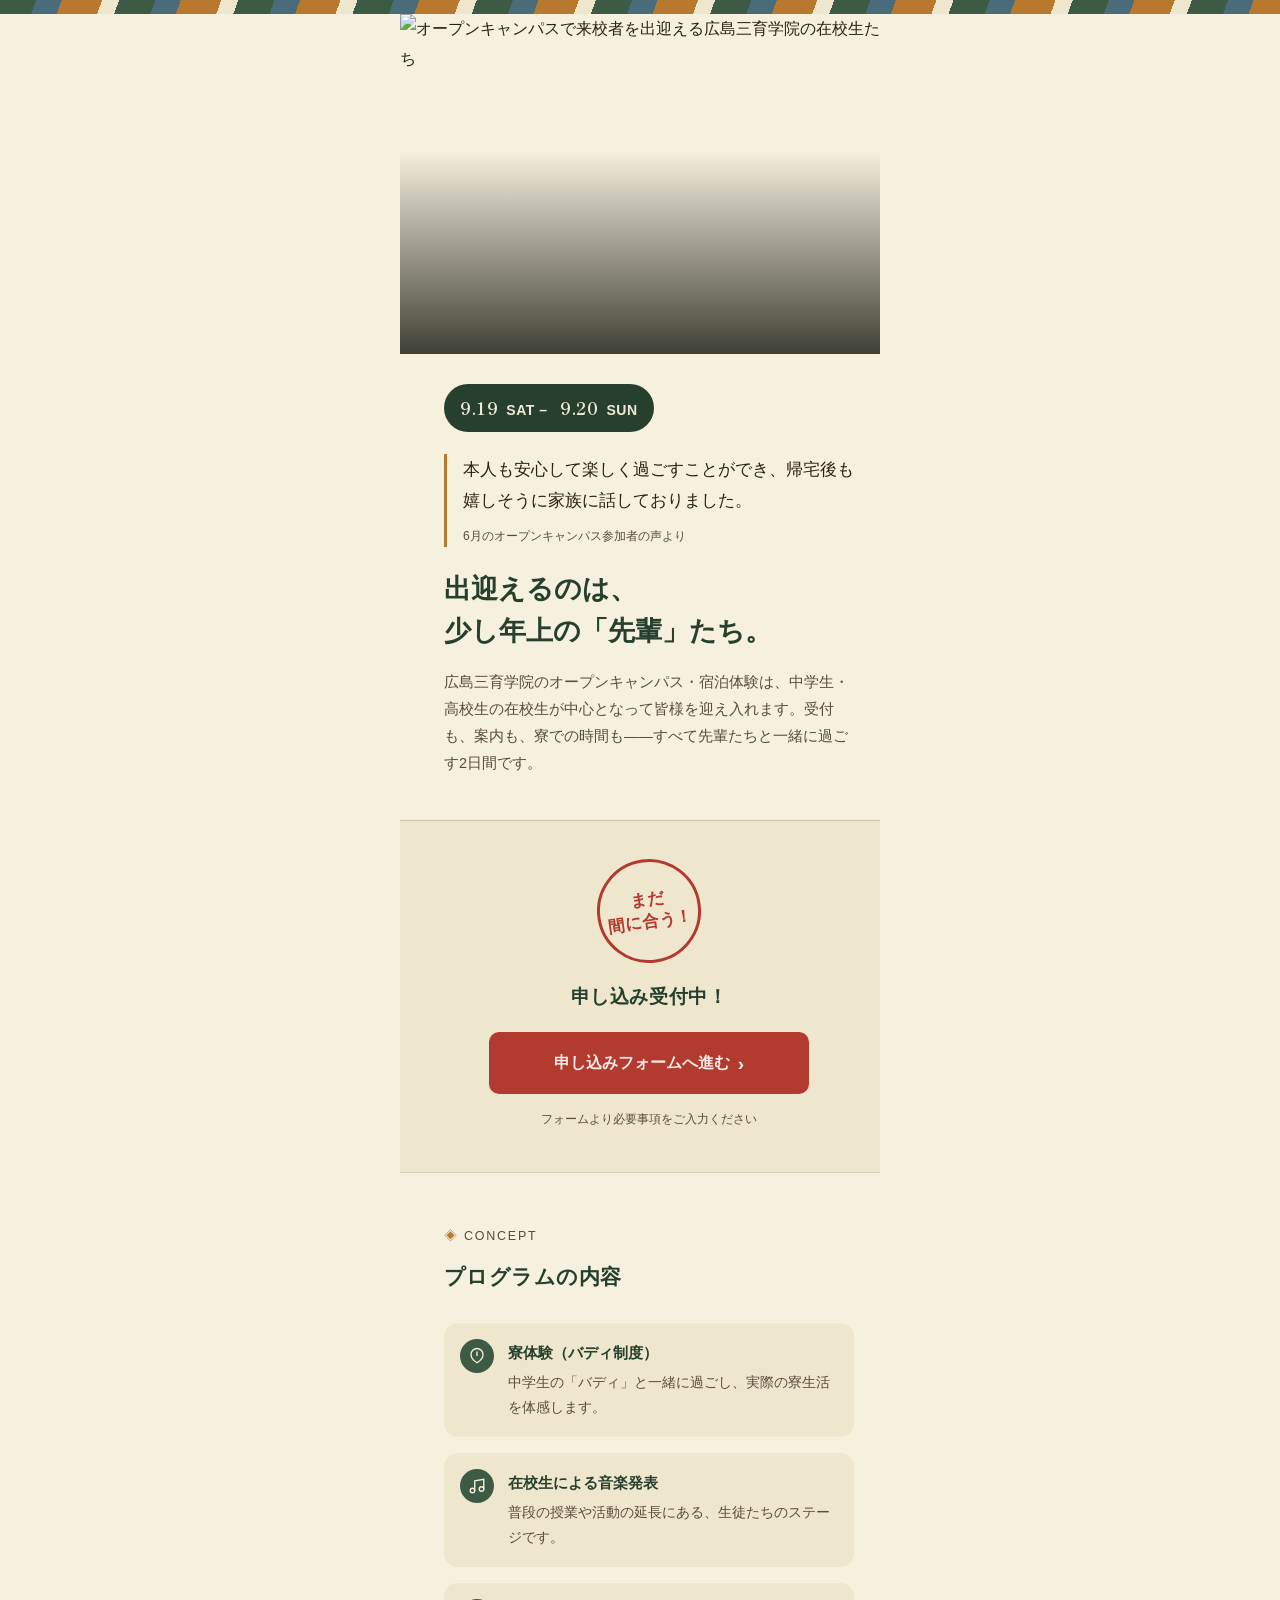
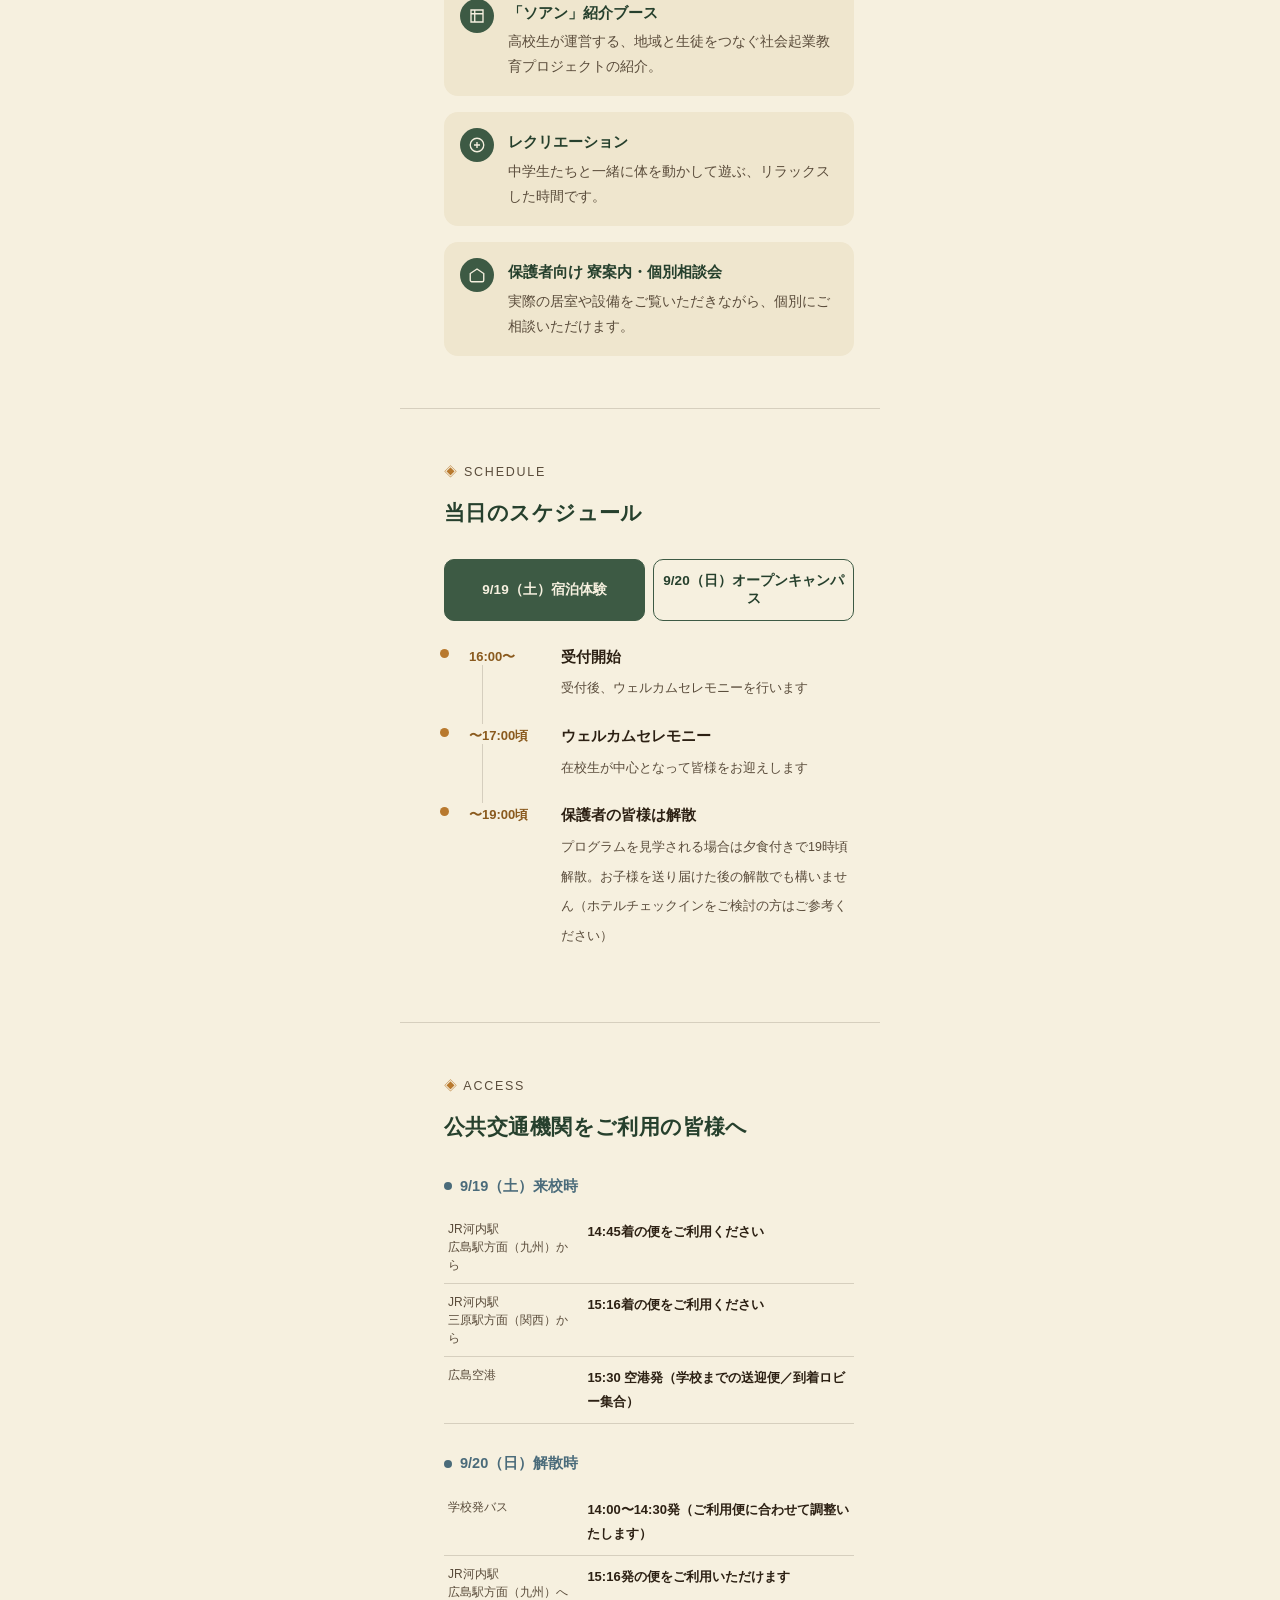
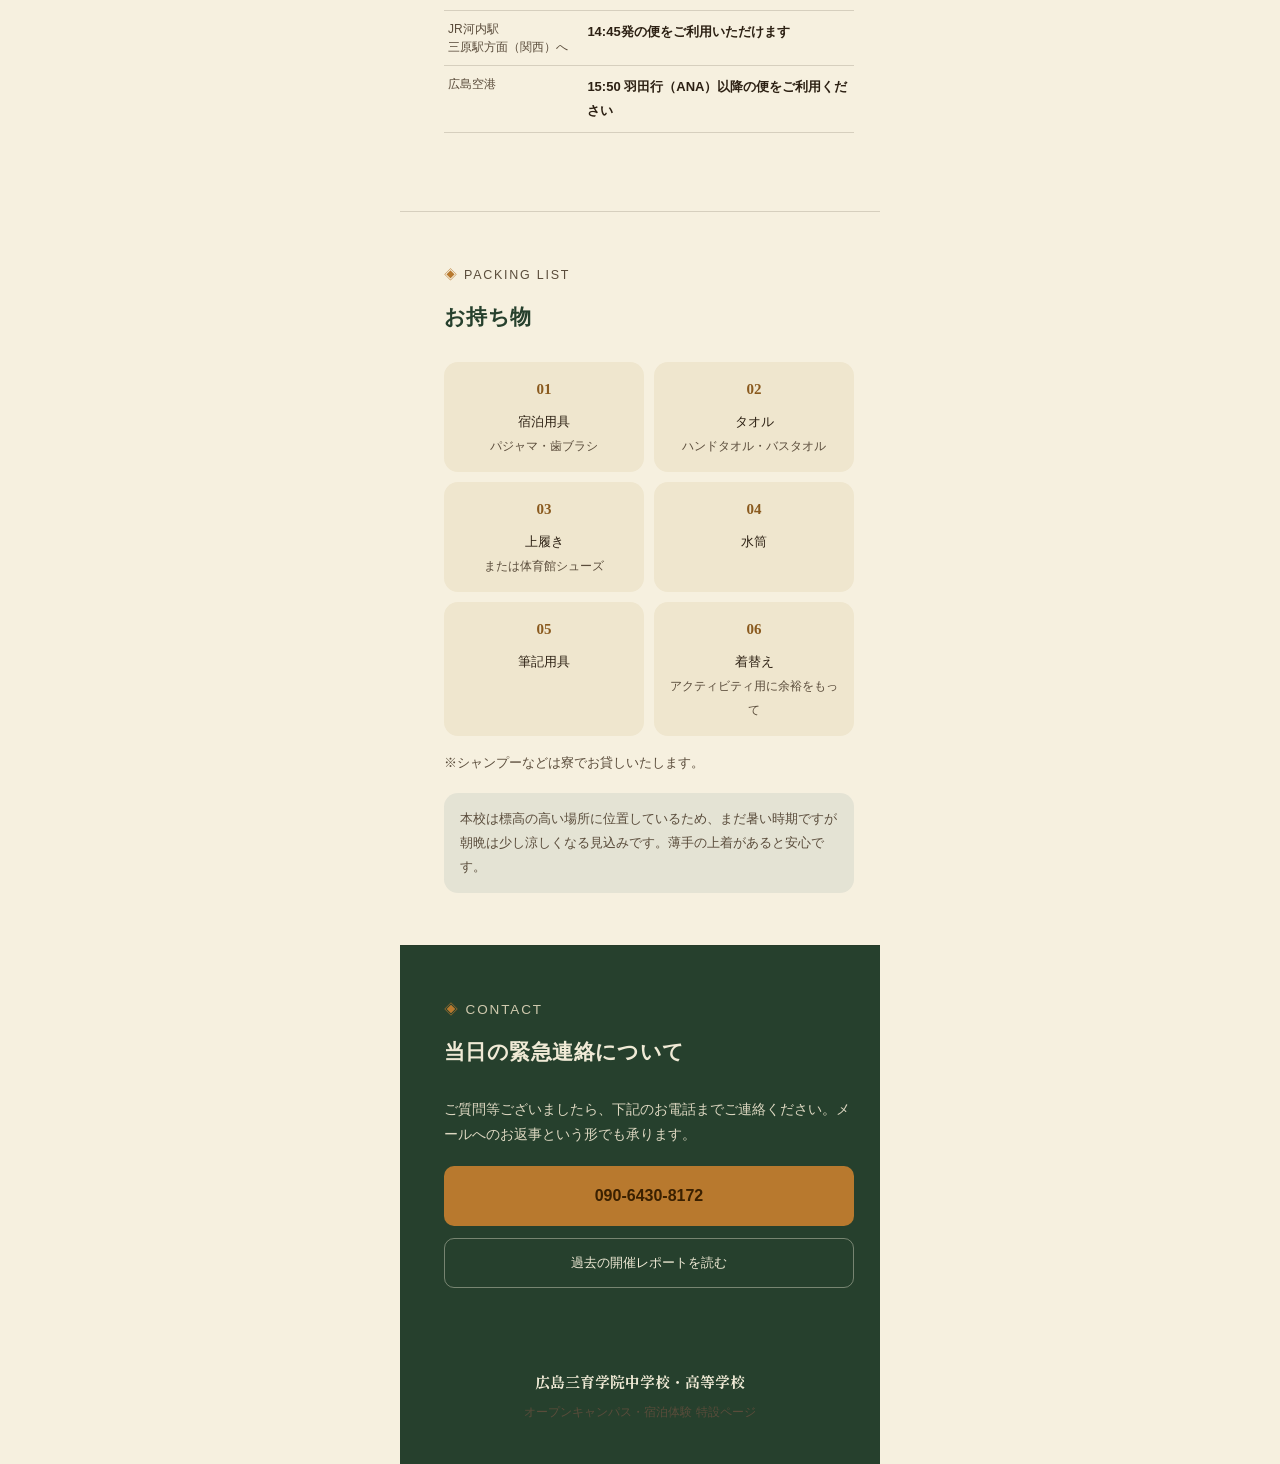
==== OC26sep/index.html @ eab90e13 "Add files via upload" ====
<!DOCTYPE html>
<html lang="ja">
<head>
<meta charset="UTF-8">
<meta name="viewport" content="width=device-width, initial-scale=1.0">
<title>オープンキャンパス・宿泊体験｜広島三育学院中学校・高等学校</title>
<link rel="preconnect" href="https://fonts.googleapis.com">
<link rel="preconnect" href="https://fonts.gstatic.com" crossorigin>
<link href="https://fonts.googleapis.com/css2?family=Shippori+Mincho+B1:wght@500;700;800&family=Zen+Kaku+Gothic+New:wght@400;500;700&display=swap" rel="stylesheet">
<style>
  :root{
    --paper:#F6F0DF;
    --paper-2:#EFE6CE;
    --ink:#2C2013;
    --ink-soft:#5A4C3B;
    --green:#3D5A44;
    --green-deep:#26402D;
    --amber:#B8792E;
    --amber-deep:#8A5A1E;
    --plum:#6B4A5E;
    --sky:#4A6B7A;
    --vermillion:#B23A2E;
    --line:rgba(44,32,19,0.16);
    --radius:14px;
  }
  *{box-sizing:border-box;}
  html{scroll-behavior:smooth;}
  body{
    margin:0;
    background:var(--paper);
    color:var(--ink);
    font-family:'Zen Kaku Gothic New',sans-serif;
    line-height:1.85;
    -webkit-font-smoothing:antialiased;
    overflow-x:hidden;
  }
  .serif{font-family:'Shippori Mincho B1',serif;}
  img{max-width:100%;display:block;}
  a{color:inherit;}

  .glassband{
    height:14px;
    width:100%;
    background:repeating-linear-gradient(
      110deg,
      var(--green) 0 34px,
      var(--sky) 34px 58px,
      var(--amber) 58px 96px,
      var(--paper-2) 96px 112px
    );
  }

  .wrap{max-width:480px;margin:0 auto;position:relative;}

  .vine{
    position:absolute;
    left:6px;
    top:0;
    bottom:0;
    width:26px;
    pointer-events:none;
    z-index:1;
  }
  .vine svg{width:100%;height:100%;display:block;}
  .vine-path{
    fill:none;
    stroke:var(--green);
    stroke-width:2.2;
    stroke-linecap:round;
    opacity:0.55;
  }

  section{
    position:relative;
    padding:52px 26px 52px 44px;
    z-index:2;
  }
  section + section{border-top:1px solid var(--line);}

  .eyebrow{
    font-size:12.5px;
    letter-spacing:.14em;
    color:var(--ink-soft);
    margin:0 0 10px;
  }
  .eyebrow::before{content:"◈ ";color:var(--amber);}

  h2.section-title{
    font-size:21px;
    margin:0 0 26px;
    font-weight:800;
    color:var(--green-deep);
    letter-spacing:.02em;
  }

  /* ---------- HERO ---------- */
  .hero{padding:0;border-top:none;}
  .hero-photo{position:relative;}
  .hero-photo img{width:100%;height:66vw;max-height:340px;object-fit:cover;object-position:center 30%;}
  .hero-photo::after{
    content:"";
    position:absolute;inset:0;
    background:linear-gradient(180deg, rgba(38,64,45,0) 40%, rgba(23,26,15,0.82) 100%);
  }
  .hero-cap{
    position:absolute;left:22px;right:22px;bottom:16px;
    color:#F6F0DF;font-size:11.5px;letter-spacing:.05em;opacity:.85;
  }
  .hero-body{padding:30px 26px 44px 44px;}
  .date-badge{
    display:inline-flex;align-items:baseline;gap:8px;
    background:var(--green-deep);color:#EFE9D6;
    padding:8px 16px;border-radius:999px;
    font-size:14px;font-weight:700;letter-spacing:.04em;
    margin-bottom:22px;
  }
  .date-badge b{font-size:17px;font-family:'Shippori Mincho B1',serif;}
  blockquote{
    margin:0 0 22px;padding-left:16px;
    border-left:3px solid var(--amber);
    font-family:'Shippori Mincho B1',serif;
    font-size:16.5px;color:var(--ink);
    line-height:1.9;
  }
  blockquote span{display:block;margin-top:8px;font-size:12px;color:var(--ink-soft);font-family:'Zen Kaku Gothic New',sans-serif;}
  h1{
    font-size:27px;font-weight:800;line-height:1.55;
    margin:0 0 16px;color:var(--green-deep);
  }
  .hero-body p.lead{font-size:14.5px;color:var(--ink-soft);margin:0;}

  /* ---------- CTA (申し込み) ---------- */
  .cta-section{
    padding:38px 26px 42px 44px;
    background:var(--paper-2);
    display:flex;flex-direction:column;align-items:center;text-align:center;
  }
  .stamp{
    width:104px;height:104px;border-radius:50%;
    border:3px solid var(--vermillion);
    color:var(--vermillion);
    display:flex;align-items:center;justify-content:center;
    font-family:'Shippori Mincho B1',serif;font-weight:800;
    font-size:16.5px;line-height:1.35;
    transform:rotate(-8deg);
    margin-bottom:16px;
  }
  .cta-label{
    font-size:19px;font-weight:800;color:var(--green-deep);
    margin:0 0 18px;letter-spacing:.03em;
  }
  .cta-btn{
    display:flex;align-items:center;justify-content:center;gap:8px;
    width:100%;max-width:320px;
    background:var(--vermillion);color:#FBEAE6;
    font-weight:700;font-size:16px;
    padding:16px;border-radius:10px;text-decoration:none;
  }
  .cta-btn::after{content:"›";font-size:19px;line-height:1;}
  .cta-note{margin:14px 0 0;font-size:12px;color:var(--ink-soft);}

  /* ---------- CONCEPT ---------- */
  .concept-list{list-style:none;margin:0;padding:0;display:flex;flex-direction:column;gap:16px;}
  .concept-list li{
    display:flex;gap:14px;align-items:flex-start;
    background:var(--paper-2);border-radius:var(--radius);
    padding:16px 16px;
  }
  .leaf{
    flex:none;width:34px;height:34px;border-radius:50%;
    background:var(--green);display:flex;align-items:center;justify-content:center;
  }
  .leaf svg{width:18px;height:18px;}
  .concept-list h3{margin:0 0 4px;font-size:15px;font-weight:700;color:var(--green-deep);}
  .concept-list p{margin:0;font-size:13.5px;color:var(--ink-soft);}

  /* ---------- SCHEDULE ---------- */
  .daytabs{display:flex;gap:8px;margin-bottom:22px;}
  .daytab{
    flex:1;text-align:center;padding:12px 8px;
    border:1.5px solid var(--green);border-radius:10px;
    font-size:13.5px;font-weight:700;color:var(--green-deep);
    background:transparent;cursor:pointer;font-family:'Zen Kaku Gothic New',sans-serif;
  }
  .daytab.active{background:var(--green);color:#F6F0DF;}
  .daypanel{display:none;}
  .daypanel.active{display:block;}
  .tl{list-style:none;margin:0;padding:0;}
  .tl li{
    display:flex;gap:16px;padding:0 0 20px 0;position:relative;
  }
  .tl li:not(:last-child)::before{
    content:"";position:absolute;left:38px;top:22px;bottom:-2px;width:1px;background:var(--line);
  }
  .tl .time{
    flex:none;width:76px;font-weight:700;font-size:13px;color:var(--amber-deep);
    padding-top:2px;
  }
  .tl .dot{
    flex:none;width:9px;height:9px;border-radius:50%;background:var(--amber);
    margin-top:6px;position:relative;left:-4px;
  }
  .tl .content{padding-top:1px;}
  .tl .content b{display:block;font-size:14.5px;color:var(--ink);margin-bottom:2px;}
  .tl .content span{font-size:12.5px;color:var(--ink-soft);}
  .note-box{
    margin-top:6px;background:var(--paper-2);border-radius:var(--radius);padding:16px 16px;
    font-size:13px;color:var(--ink-soft);
  }
  .note-box b{color:var(--ink);}

  /* ---------- PROGRAM PILLS ---------- */
  .pillrow{display:flex;flex-wrap:wrap;gap:8px;margin:24px 0 0;}
  .pill{
    font-size:12.5px;padding:7px 13px;border-radius:999px;
    background:var(--paper-2);color:var(--ink-soft);border:1px solid var(--line);
  }

  /* ---------- ACCESS ---------- */
  .access-day{margin-bottom:26px;}
  .access-day h3{
    font-size:14.5px;font-weight:700;color:var(--sky);margin:0 0 12px;
    display:flex;align-items:center;gap:8px;
  }
  .access-day h3::before{content:"";width:8px;height:8px;border-radius:50%;background:var(--sky);}
  table.access{width:100%;border-collapse:collapse;font-size:13px;}
  table.access td{padding:9px 4px;border-bottom:1px solid var(--line);vertical-align:top;}
  table.access td.tag{
    width:34%;color:var(--ink-soft);font-size:12px;line-height:1.5;
  }
  table.access td.val{font-weight:700;color:var(--ink);}

  /* ---------- ITEMS ---------- */
  .items-grid{display:grid;grid-template-columns:1fr 1fr;gap:10px;}
  .item-card{
    background:var(--paper-2);border-radius:var(--radius);padding:14px 12px;
    font-size:13px;color:var(--ink);text-align:center;
  }
  .item-card .num{
    display:block;font-family:'Shippori Mincho B1',serif;font-weight:800;
    color:var(--amber-deep);font-size:15px;margin-bottom:6px;
  }
  .items-foot{margin-top:16px;font-size:12.5px;color:var(--ink-soft);}
  .weather-note{
    margin-top:18px;display:flex;gap:12px;background:rgba(74,107,122,0.1);
    border-radius:var(--radius);padding:14px 16px;font-size:13px;color:var(--ink-soft);
  }

  /* ---------- CONTACT ---------- */
  .contact{background:var(--green-deep);}
  .contact h2.section-title{color:#F0EAD6;}
  .contact .eyebrow{color:#CFC9AE;}
  .contact p{color:#DDD7C1;font-size:13.5px;}
  .telbtn{
    display:flex;align-items:center;justify-content:center;gap:10px;
    background:var(--amber);color:#3A2000;font-weight:700;font-size:16px;
    padding:15px;border-radius:10px;text-decoration:none;margin:18px 0 12px;
  }
  .linkbtn{
    display:flex;align-items:center;justify-content:center;gap:8px;
    border:1px solid rgba(240,234,214,0.4);color:#F0EAD6;
    font-size:13px;padding:12px;border-radius:10px;text-decoration:none;
  }

  footer{
    text-align:center;padding:28px 26px 40px;font-size:12px;color:var(--ink-soft);
    background:var(--green-deep);
  }
  footer b{color:#F0EAD6;display:block;font-family:'Shippori Mincho B1',serif;font-size:15px;margin-bottom:6px;}

  @media (prefers-reduced-motion: reduce){
    html{scroll-behavior:auto;}
  }
</style>
</head>
<body>

<div class="glassband"></div>

<div class="wrap">
  <div class="vine">
    <svg viewBox="0 0 26 3000" preserveAspectRatio="none">
      <path id="vinepath" class="vine-path" d="M13 0
        C 4 60, 22 120, 13 190
        C 4 260, 22 320, 13 390
        C 4 460, 22 520, 13 590
        C 4 660, 22 720, 13 790
        C 4 860, 22 920, 13 990
        C 4 1060, 22 1120, 13 1190
        C 4 1260, 22 1320, 13 1390
        C 4 1460, 22 1520, 13 1590
        C 4 1660, 22 1720, 13 1790
        C 4 1860, 22 1920, 13 1990
        C 4 2060, 22 2120, 13 2190
        C 4 2260, 22 2320, 13 2390
        C 4 2460, 22 2520, 13 2590
        C 4 2660, 22 2720, 13 2790
        C 4 2860, 22 2920, 13 2990" />
    </svg>
  </div>

  <section class="hero">
    <div class="hero-photo">
      <img src="images/hero.jpg" alt="オープンキャンパスで来校者を出迎える広島三育学院の在校生たち">
      <div class="hero-cap">6月のオープンキャンパスにて／在校生が受付から案内まで担当</div>
    </div>
    <div class="hero-body">
      <div class="date-badge"><b>9.19</b>SAT&nbsp;–&nbsp;<b>9.20</b>SUN</div>
      <blockquote>
        本人も安心して楽しく過ごすことができ、帰宅後も嬉しそうに家族に話しておりました。
        <span>6月のオープンキャンパス参加者の声より</span>
      </blockquote>
      <h1 class="serif">出迎えるのは、<br>少し年上の「先輩」たち。</h1>
      <p class="lead">広島三育学院のオープンキャンパス・宿泊体験は、中学生・高校生の在校生が中心となって皆様を迎え入れます。受付も、案内も、寮での時間も——すべて先輩たちと一緒に過ごす2日間です。</p>
    </div>
  </section>

  <section class="cta-section" id="apply">
    <div class="stamp">まだ<br>間に合う！</div>
    <p class="cta-label serif">申し込み受付中！</p>
    <a class="cta-btn" href="https://forms.gle/km8mTAfSCiv7oiBG9">申し込みフォームへ進む</a>
    <p class="cta-note">フォームより必要事項をご入力ください</p>
  </section>

  <section id="concept">
    <p class="eyebrow">CONCEPT</p>
    <h2 class="section-title serif">プログラムの内容</h2>
    <ul class="concept-list">
      <li>
        <span class="leaf"><svg viewBox="0 0 24 24" fill="none" stroke="#F6F0DF" stroke-width="1.8"><path d="M12 21c-5-3-8-7-8-11a8 8 0 0 1 16 0c0 4-3 8-8 11Z"/><path d="M12 12V6"/></svg></span>
        <div><h3>寮体験（バディ制度）</h3><p>中学生の「バディ」と一緒に過ごし、実際の寮生活を体感します。</p></div>
      </li>
      <li>
        <span class="leaf"><svg viewBox="0 0 24 24" fill="none" stroke="#F6F0DF" stroke-width="1.8"><path d="M9 18V5l12-2v13"/><circle cx="6" cy="18" r="3"/><circle cx="18" cy="16" r="3"/></svg></span>
        <div><h3>在校生による音楽発表</h3><p>普段の授業や活動の延長にある、生徒たちのステージです。</p></div>
      </li>
      <li>
        <span class="leaf"><svg viewBox="0 0 24 24" fill="none" stroke="#F6F0DF" stroke-width="1.8"><path d="M4 4h16v16H4z"/><path d="M4 9h16M9 4v16"/></svg></span>
        <div><h3>「ソアン」紹介ブース</h3><p>高校生が運営する、地域と生徒をつなぐ社会起業教育プロジェクトの紹介。</p></div>
      </li>
      <li>
        <span class="leaf"><svg viewBox="0 0 24 24" fill="none" stroke="#F6F0DF" stroke-width="1.8"><circle cx="12" cy="12" r="9"/><path d="M8 12h8M12 8v8"/></svg></span>
        <div><h3>レクリエーション</h3><p>中学生たちと一緒に体を動かして遊ぶ、リラックスした時間です。</p></div>
      </li>
      <li>
        <span class="leaf"><svg viewBox="0 0 24 24" fill="none" stroke="#F6F0DF" stroke-width="1.8"><path d="M3 10l9-6 9 6v9a2 2 0 0 1-2 2H5a2 2 0 0 1-2-2v-9Z"/></svg></span>
        <div><h3>保護者向け 寮案内・個別相談会</h3><p>実際の居室や設備をご覧いただきながら、個別にご相談いただけます。</p></div>
      </li>
    </ul>
  </section>

  <section id="schedule">
    <p class="eyebrow">SCHEDULE</p>
    <h2 class="section-title serif">当日のスケジュール</h2>
    <div class="daytabs">
      <button class="daytab active" data-day="d1">9/19（土）宿泊体験</button>
      <button class="daytab" data-day="d2">9/20（日）オープンキャンパス</button>
    </div>

    <div class="daypanel active" id="d1">
      <ul class="tl">
        <li><span class="dot"></span><div class="time">16:00〜</div><div class="content"><b>受付開始</b><span>受付後、ウェルカムセレモニーを行います</span></div></li>
        <li><span class="dot"></span><div class="time">〜17:00頃</div><div class="content"><b>ウェルカムセレモニー</b><span>在校生が中心となって皆様をお迎えします</span></div></li>
        <li><span class="dot"></span><div class="time">〜19:00頃</div><div class="content"><b>保護者の皆様は解散</b><span>プログラムを見学される場合は夕食付きで19時頃解散。お子様を送り届けた後の解散でも構いません（ホテルチェックインをご検討の方はご参考ください）</span></div></li>
      </ul>
    </div>

    <div class="daypanel" id="d2">
      <ul class="tl">
        <li><span class="dot"></span><div class="time">9:00〜</div><div class="content"><b>受付開始</b><span>宿泊体験にご参加の保護者の皆様も、9:00〜ご来校いただけます</span></div></li>
        <li><span class="dot"></span><div class="time">〜10:00</div><div class="content"><b>宿泊体験参加者向けプログラム</b><span>10:00までは宿泊体験ご参加の皆様対象の体験プログラムを実施</span></div></li>
        <li><span class="dot"></span><div class="time">10:00〜</div><div class="content"><b>オープニングセレモニー</b><span>ここからオープンキャンパスがスタートします</span></div></li>
        <li><span class="dot"></span><div class="time">〜14:00頃</div><div class="content"><b>終了予定</b><span>各プログラムを体験いただいた後、順次終了となります</span></div></li>
      </ul>
      <div class="pillrow">
        <span class="pill">寮体験</span><span class="pill">音楽発表</span><span class="pill">ソアン紹介ブース</span><span class="pill">レクリエーション</span><span class="pill">寮案内・個別相談会</span>
      </div>
    </div>
  </section>

  <section id="access">
    <p class="eyebrow">ACCESS</p>
    <h2 class="section-title serif">公共交通機関をご利用の皆様へ</h2>

    <div class="access-day">
      <h3>9/19（土）来校時</h3>
      <table class="access">
        <tr><td class="tag">JR河内駅<br>広島駅方面（九州）から</td><td class="val">14:45着の便をご利用ください</td></tr>
        <tr><td class="tag">JR河内駅<br>三原駅方面（関西）から</td><td class="val">15:16着の便をご利用ください</td></tr>
        <tr><td class="tag">広島空港</td><td class="val">15:30 空港発（学校までの送迎便／到着ロビー集合）</td></tr>
      </table>
    </div>

    <div class="access-day">
      <h3>9/20（日）解散時</h3>
      <table class="access">
        <tr><td class="tag">学校発バス</td><td class="val">14:00〜14:30発（ご利用便に合わせて調整いたします）</td></tr>
        <tr><td class="tag">JR河内駅<br>広島駅方面（九州）へ</td><td class="val">15:16発の便をご利用いただけます</td></tr>
        <tr><td class="tag">JR河内駅<br>三原駅方面（関西）へ</td><td class="val">14:45発の便をご利用いただけます</td></tr>
        <tr><td class="tag">広島空港</td><td class="val">15:50 羽田行（ANA）以降の便をご利用ください</td></tr>
      </table>
    </div>
  </section>

  <section id="items">
    <p class="eyebrow">PACKING LIST</p>
    <h2 class="section-title serif">お持ち物</h2>
    <div class="items-grid">
      <div class="item-card"><span class="num">01</span>宿泊用具<br><span style="font-size:11.5px;color:var(--ink-soft)">パジャマ・歯ブラシ</span></div>
      <div class="item-card"><span class="num">02</span>タオル<br><span style="font-size:11.5px;color:var(--ink-soft)">ハンドタオル・バスタオル</span></div>
      <div class="item-card"><span class="num">03</span>上履き<br><span style="font-size:11.5px;color:var(--ink-soft)">または体育館シューズ</span></div>
      <div class="item-card"><span class="num">04</span>水筒</div>
      <div class="item-card"><span class="num">05</span>筆記用具</div>
      <div class="item-card"><span class="num">06</span>着替え<br><span style="font-size:11.5px;color:var(--ink-soft)">アクティビティ用に余裕をもって</span></div>
    </div>
    <p class="items-foot">※シャンプーなどは寮でお貸しいたします。</p>

    <div class="weather-note">
      <div>本校は標高の高い場所に位置しているため、まだ暑い時期ですが朝晩は少し涼しくなる見込みです。薄手の上着があると安心です。</div>
    </div>
  </section>

  <section class="contact" id="contact">
    <p class="eyebrow">CONTACT</p>
    <h2 class="section-title serif">当日の緊急連絡について</h2>
    <p>ご質問等ございましたら、下記のお電話までご連絡ください。メールへのお返事という形でも承ります。</p>
    <a class="telbtn" href="tel:09064308172">090-6430-8172</a>
    <a class="linkbtn" href="https://hsg-edu.note.jp/n/nd215784788b0">過去の開催レポートを読む</a>
  </section>

  <footer>
    <b class="serif">広島三育学院中学校・高等学校</b>
    オープンキャンパス・宿泊体験 特設ページ
  </footer>
</div>

<script>
  document.querySelectorAll('.daytab').forEach(function(btn){
    btn.addEventListener('click', function(){
      document.querySelectorAll('.daytab').forEach(function(b){b.classList.remove('active');});
      document.querySelectorAll('.daypanel').forEach(function(p){p.classList.remove('active');});
      btn.classList.add('active');
      document.getElementById(btn.dataset.day).classList.add('active');
    });
  });

  (function(){
    var path = document.getElementById('vinepath');
    if(!path || !path.getTotalLength) return;
    var len = path.getTotalLength();
    path.style.strokeDasharray = len;
    path.style.strokeDashoffset = len;
    function onScroll(){
      var doc = document.documentElement;
      var scrollTop = window.pageYOffset || doc.scrollTop;
      var scrollH = doc.scrollHeight - doc.clientHeight;
      var progress = scrollH > 0 ? Math.min(1, Math.max(0, scrollTop / scrollH)) : 0;
      path.style.strokeDashoffset = len - (len * progress);
    }
    var prefersReduced = window.matchMedia('(prefers-reduced-motion: reduce)').matches;
    if(prefersReduced){
      path.style.strokeDashoffset = 0;
    } else {
      window.addEventListener('scroll', onScroll, {passive:true});
      onScroll();
    }
  })();
</script>

</body>
</html>
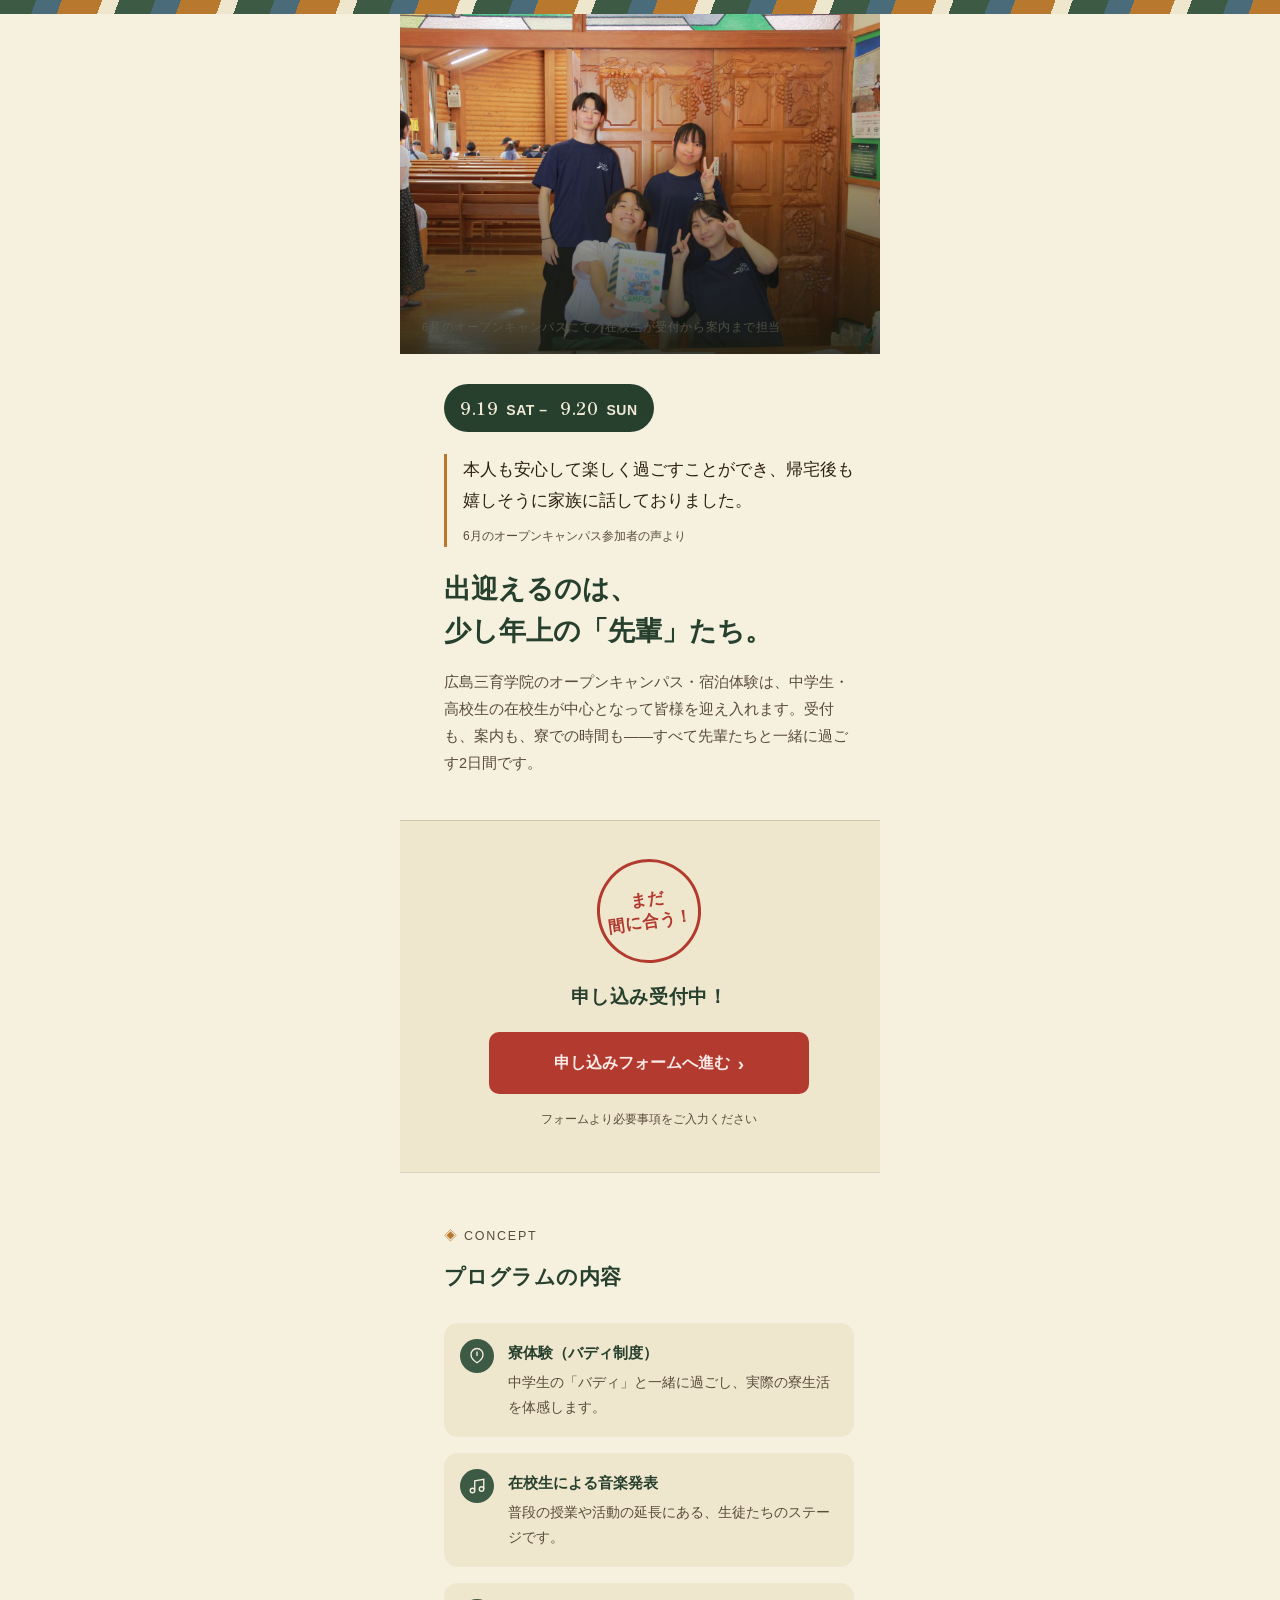
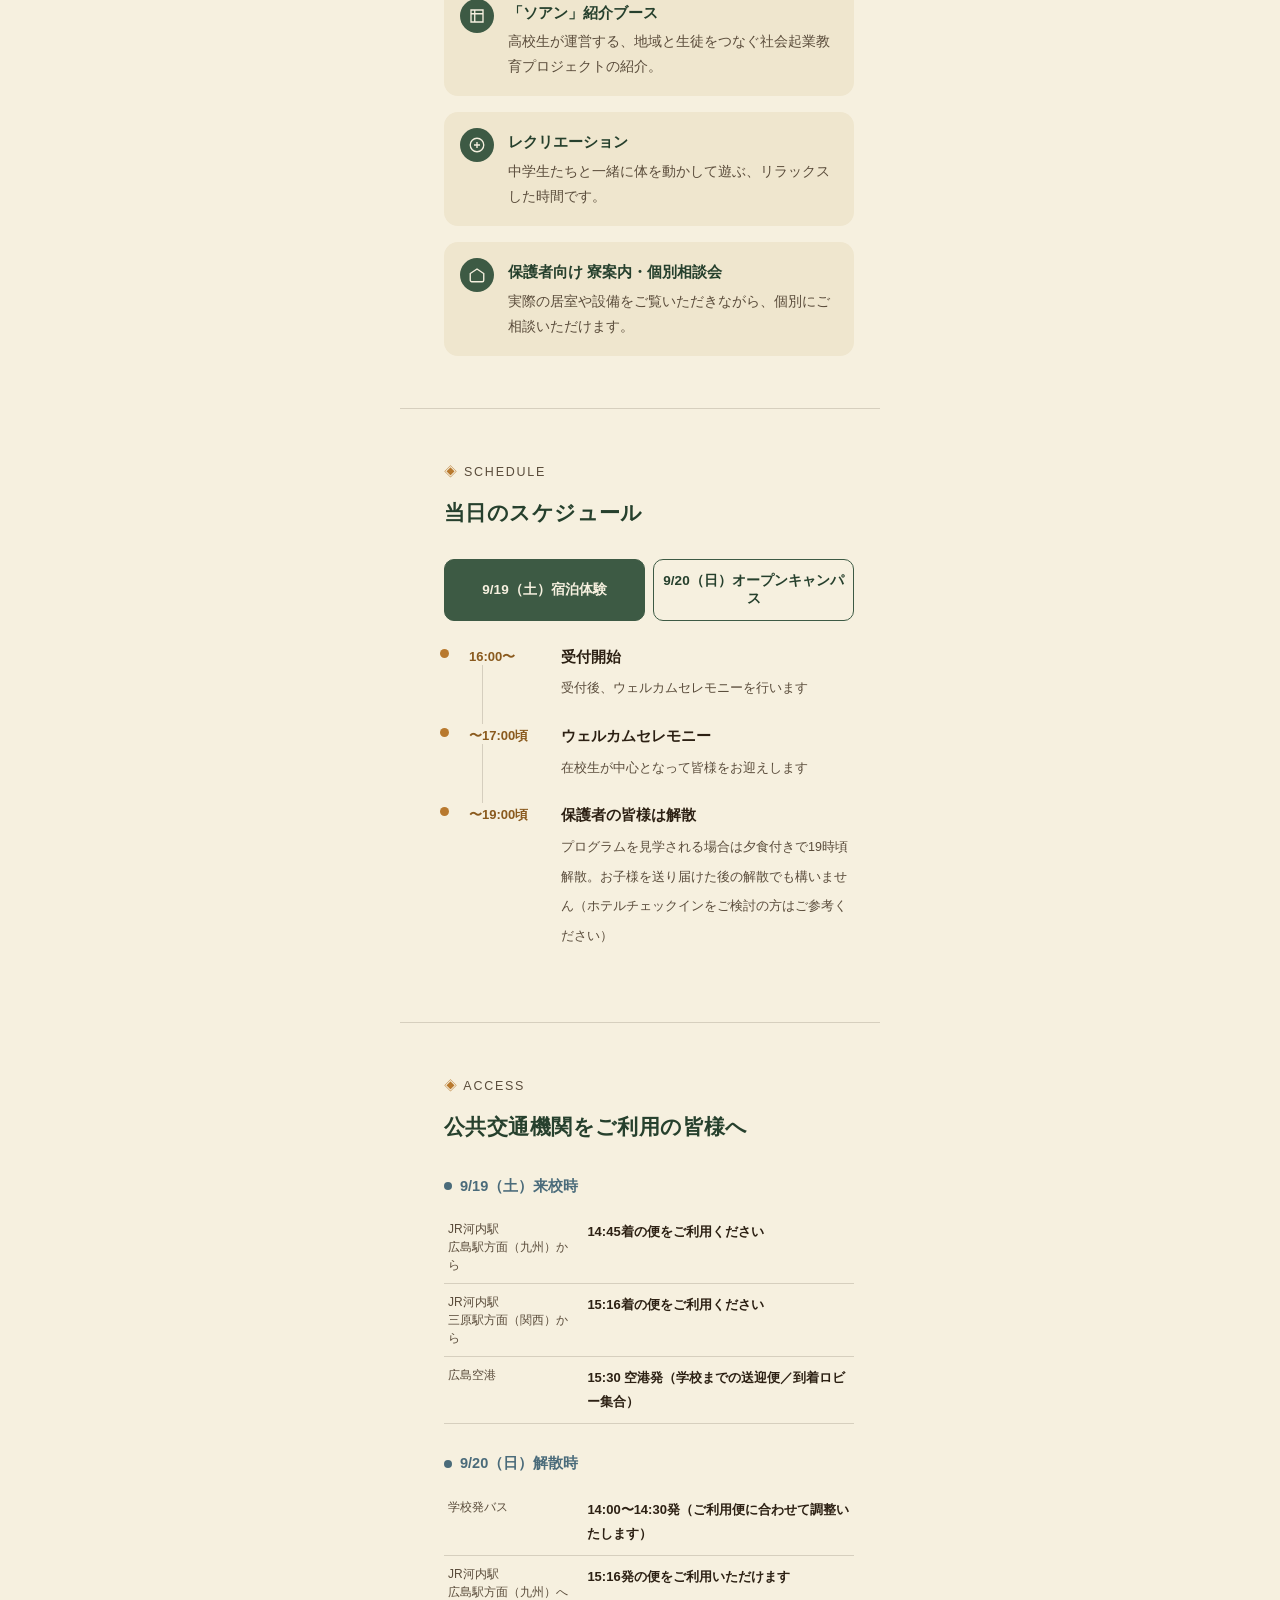
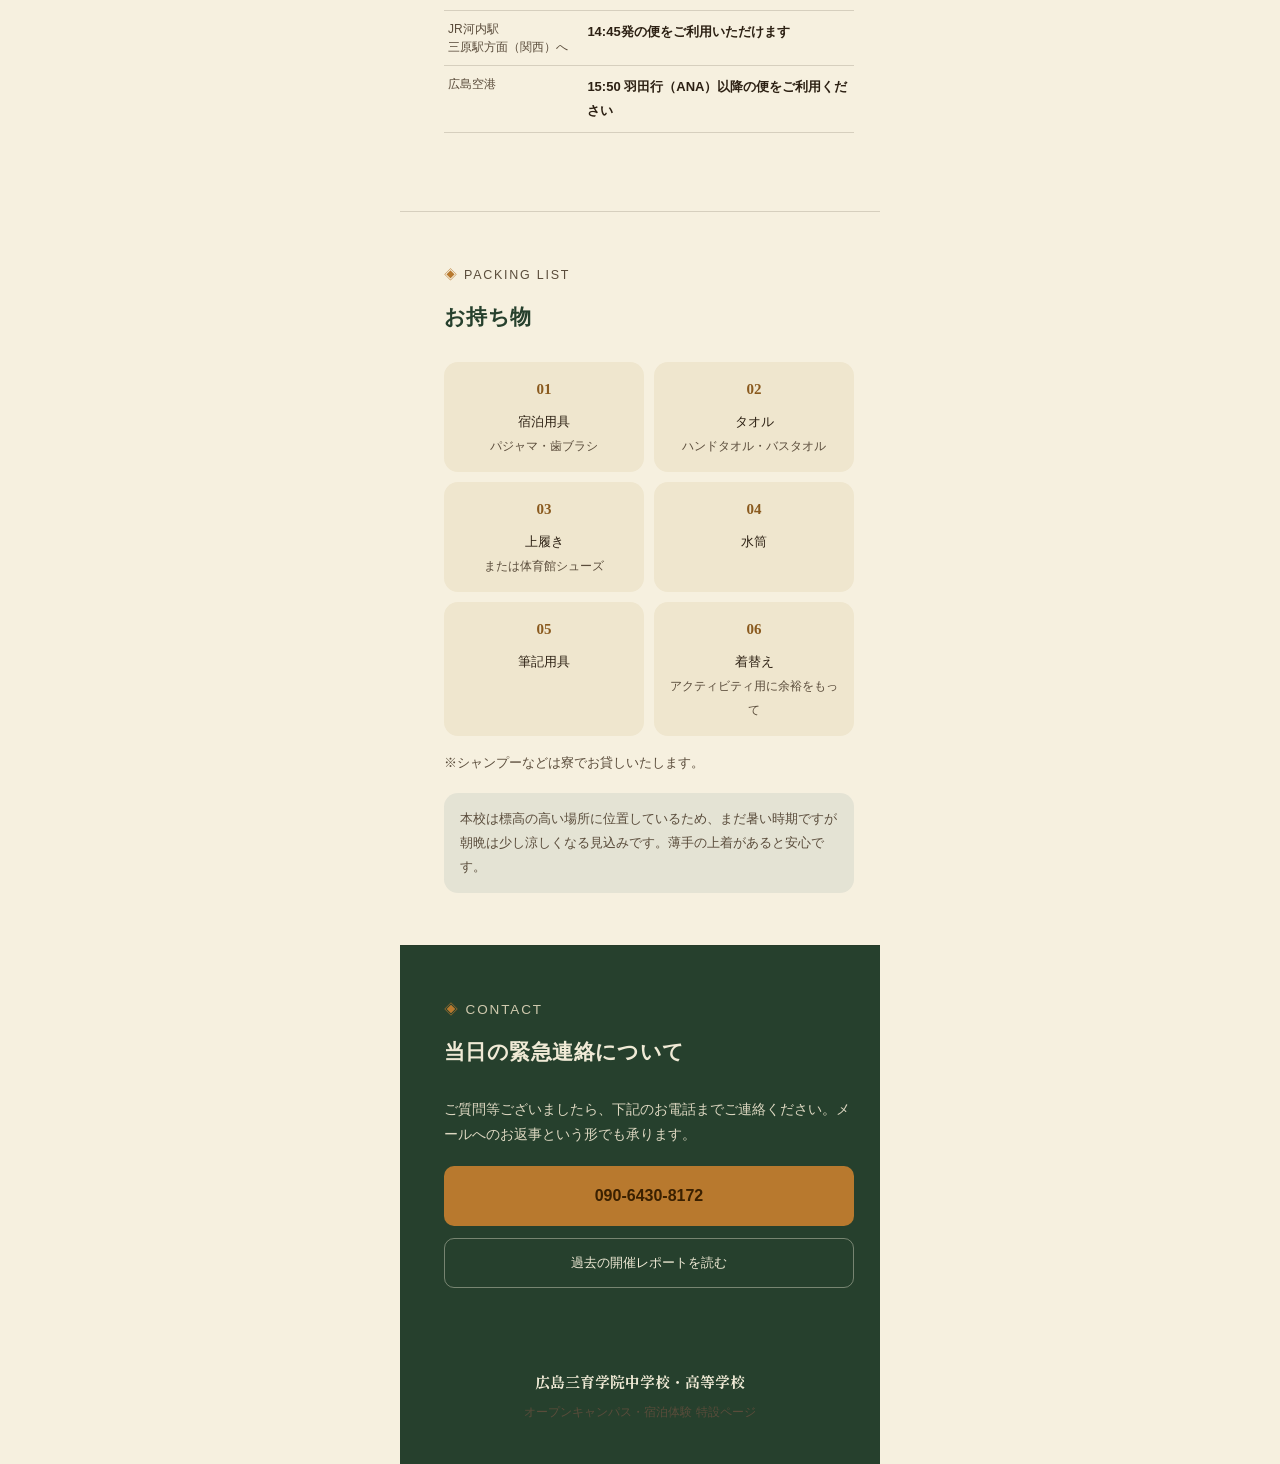
==== commit e217512a: "Update index.html" ====
--- a/OC26sep/index.html
+++ b/OC26sep/index.html
@@ -301,7 +301,7 @@
 
   <section class="hero">
     <div class="hero-photo">
-      <img src="images/hero.jpg" alt="オープンキャンパスで来校者を出迎える広島三育学院の在校生たち">
+      <img src="hero.jpg" alt="オープンキャンパスで来校者を出迎える広島三育学院の在校生たち">
       <div class="hero-cap">6月のオープンキャンパスにて／在校生が受付から案内まで担当</div>
     </div>
     <div class="hero-body">
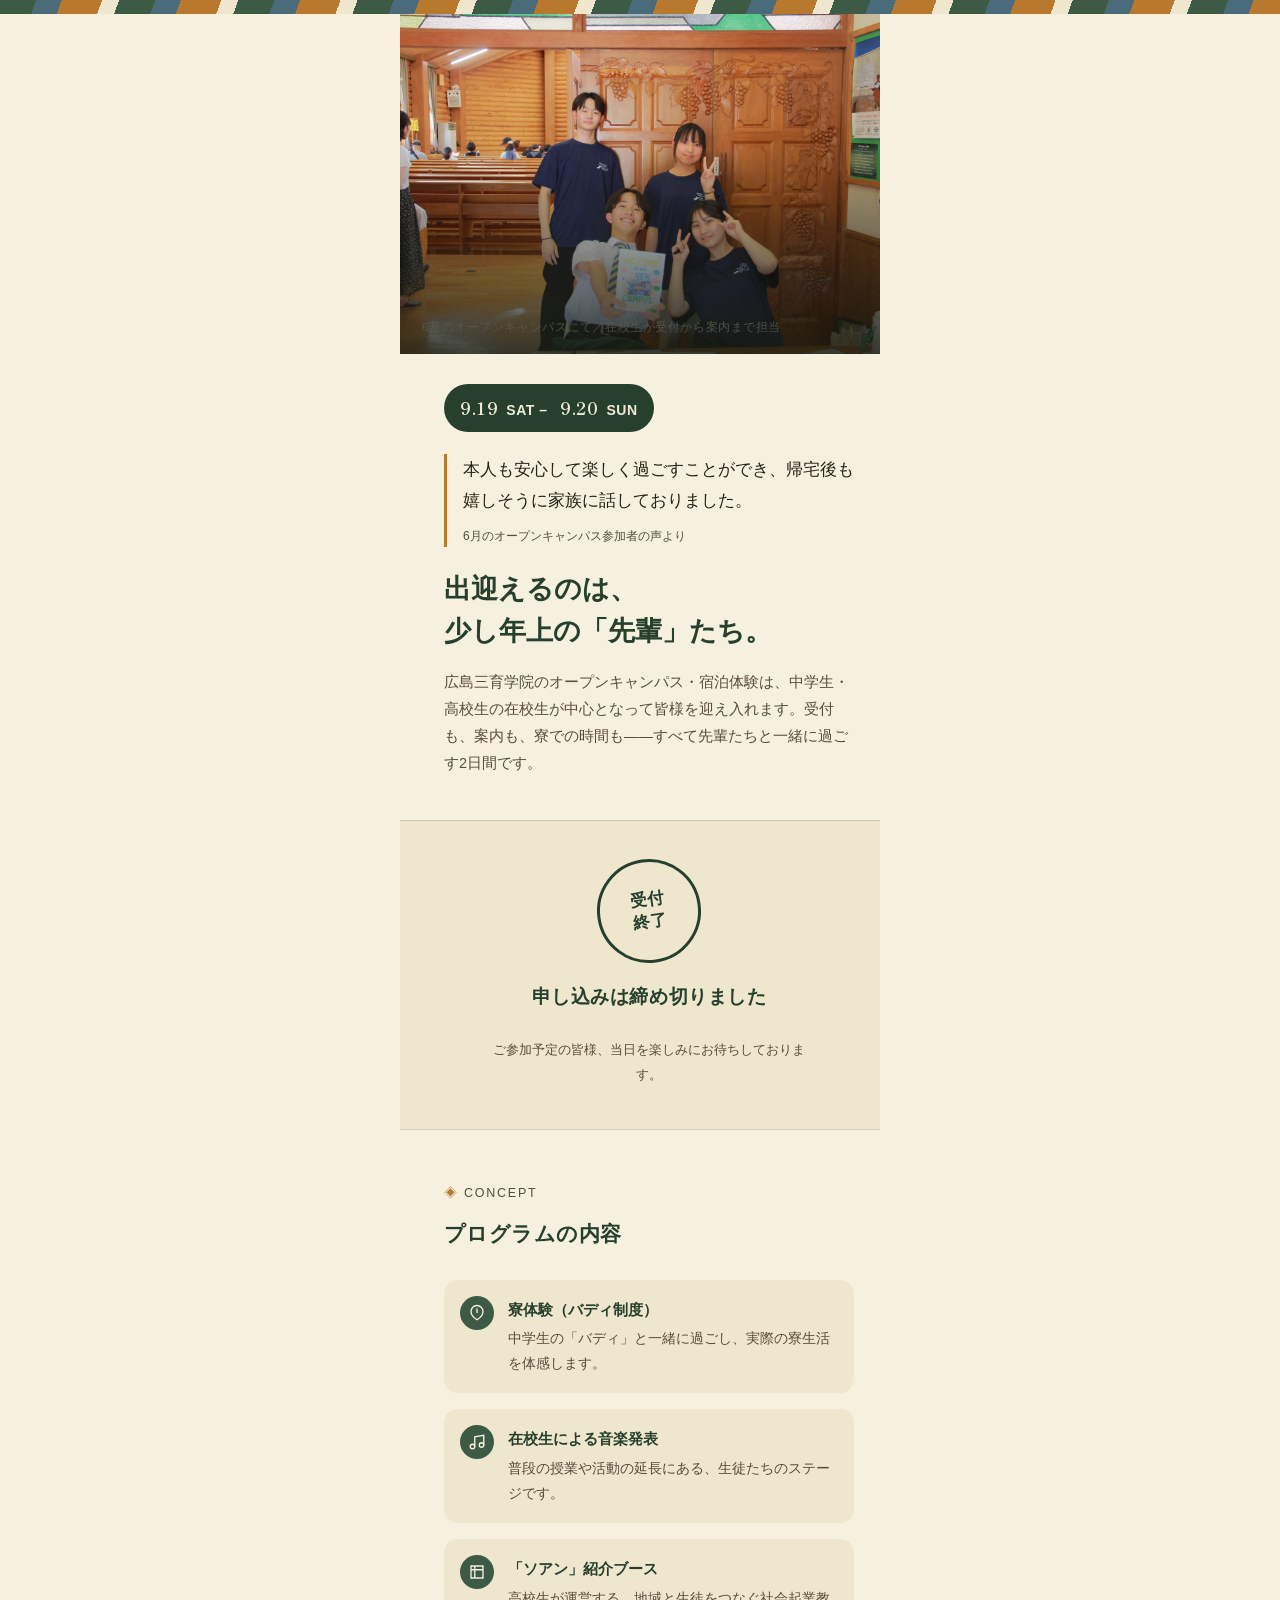
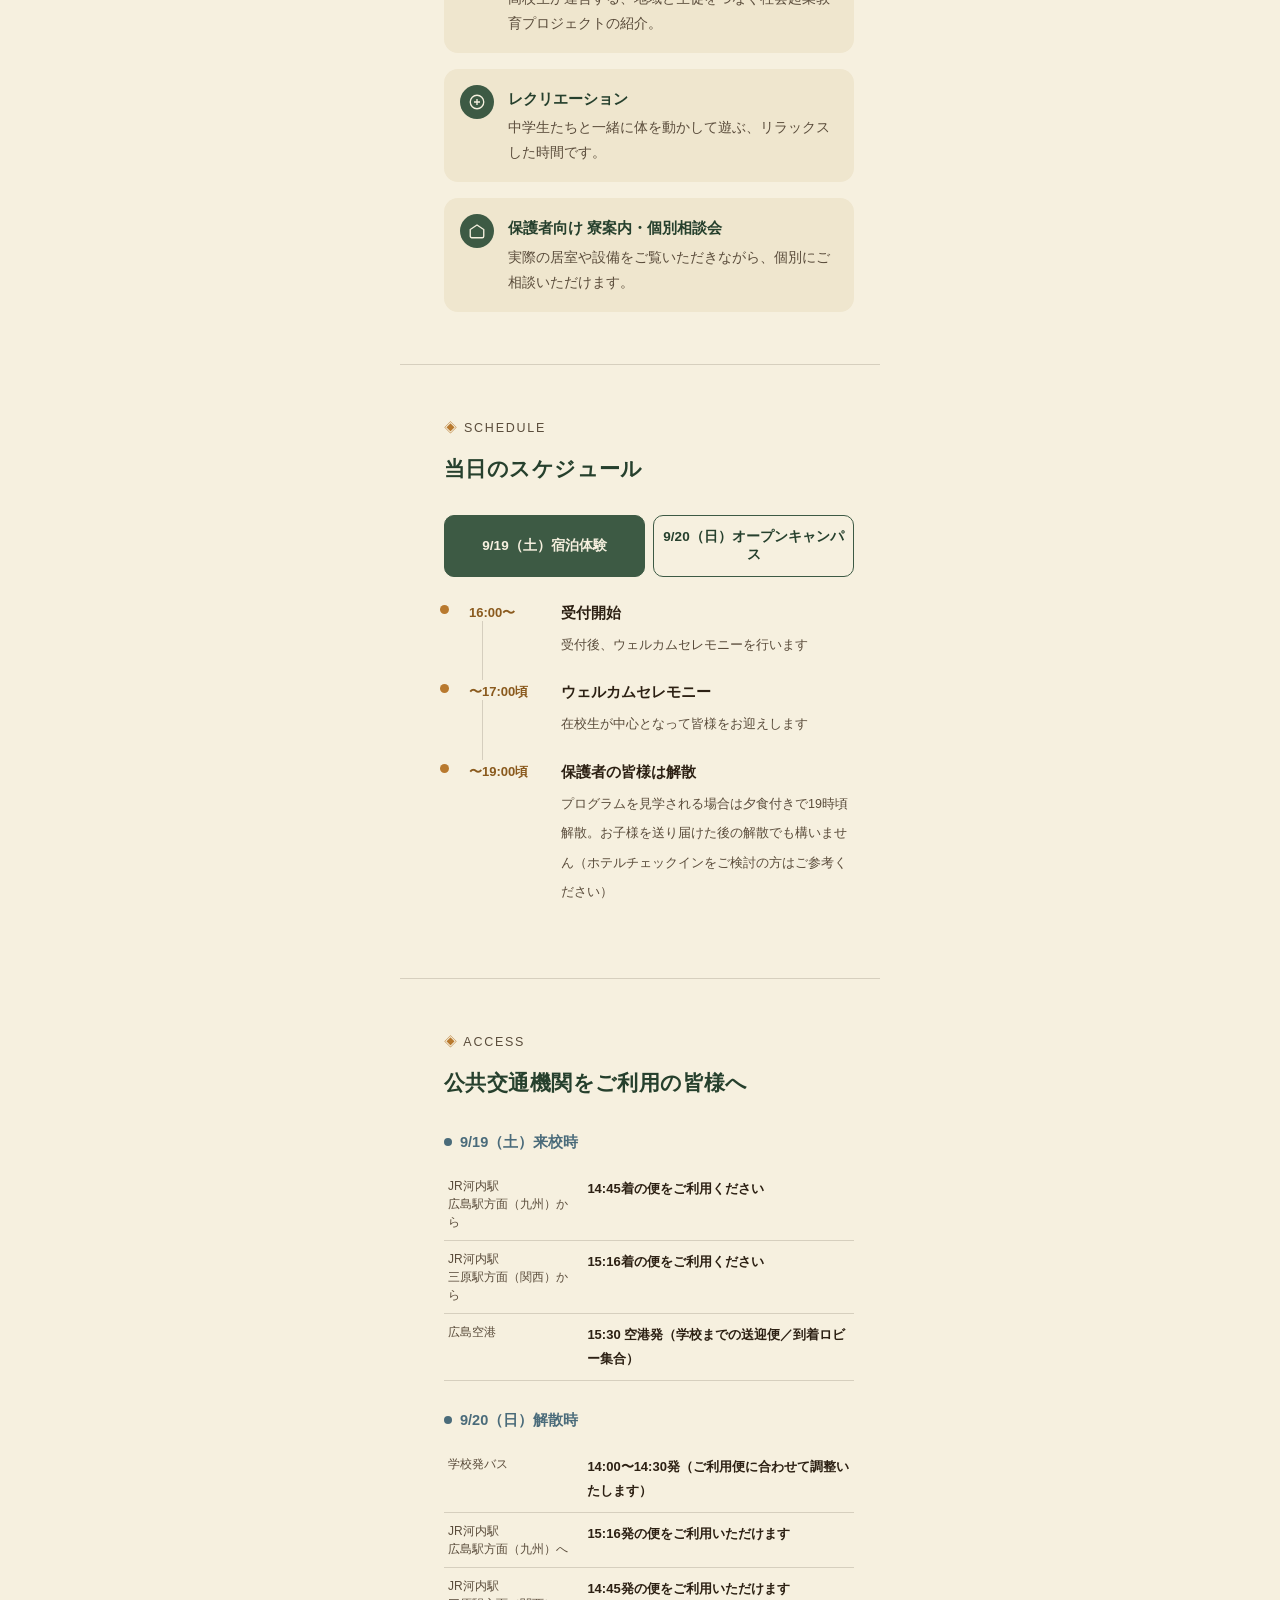
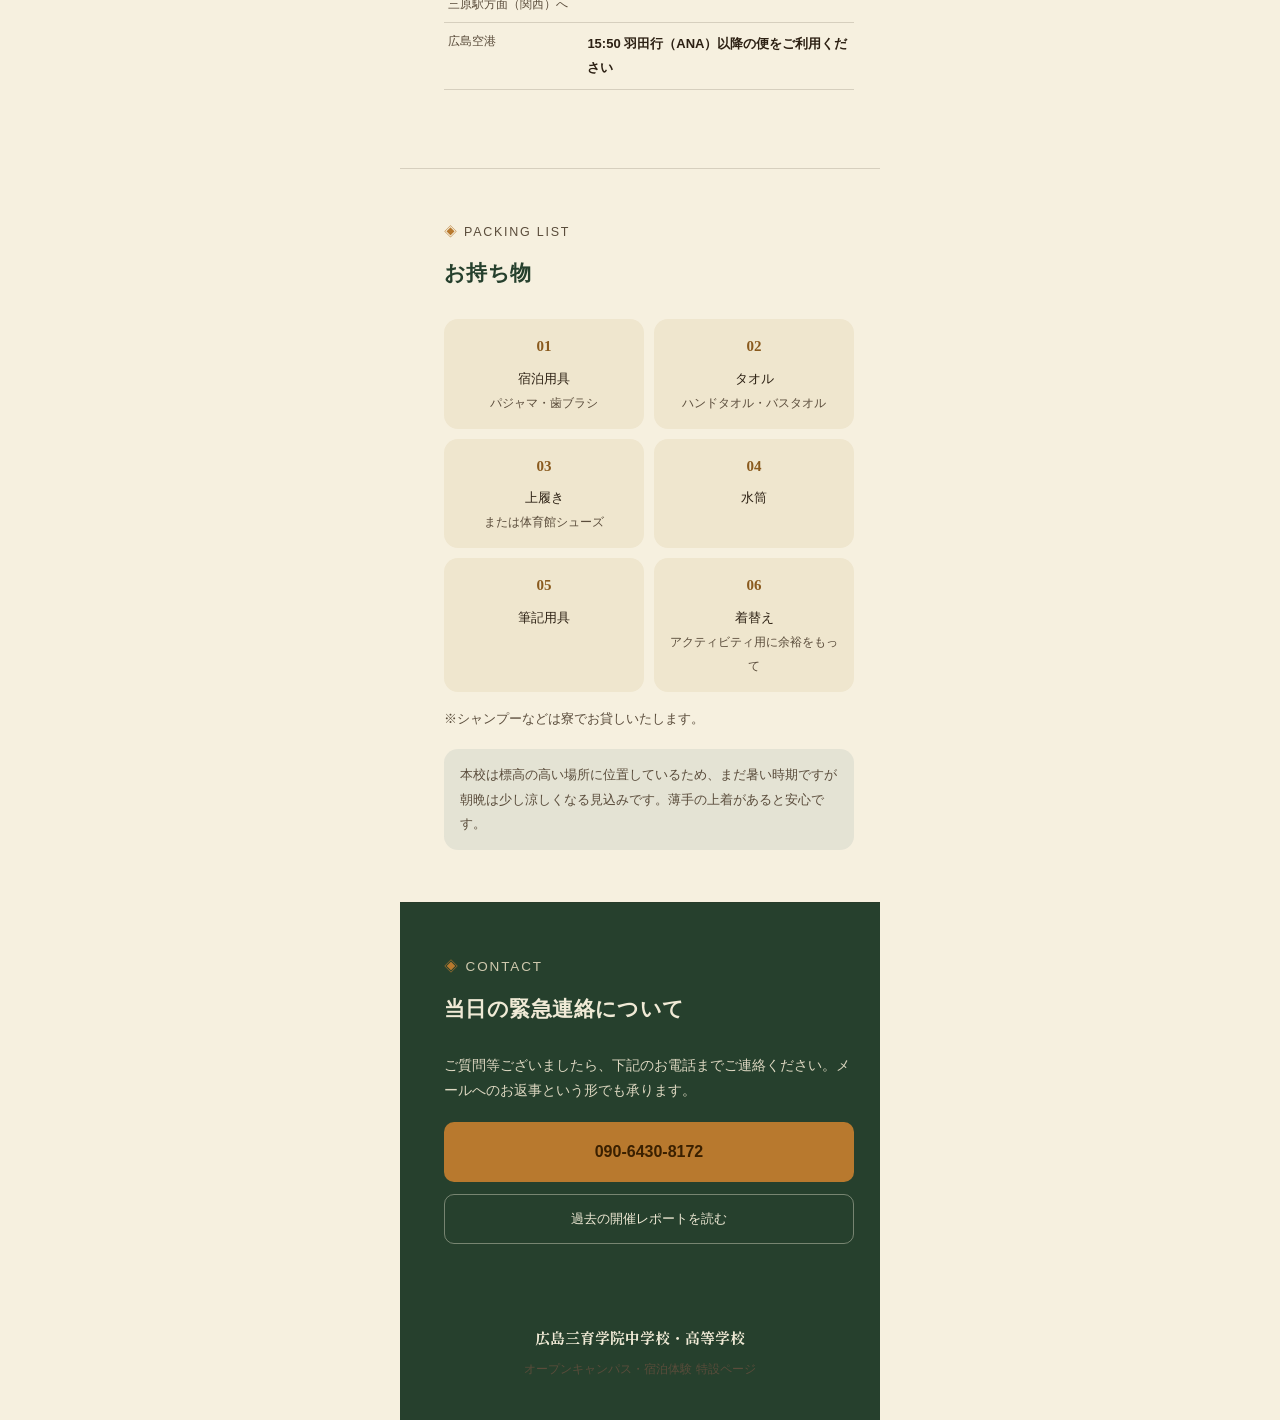
==== commit 2a6d08af: "Add files via upload" ====
--- a/OC26sep/index.html
+++ b/OC26sep/index.html
@@ -137,8 +137,8 @@
   }
   .stamp{
     width:104px;height:104px;border-radius:50%;
-    border:3px solid var(--vermillion);
-    color:var(--vermillion);
+    border:3px solid var(--green-deep);
+    color:var(--green-deep);
     display:flex;align-items:center;justify-content:center;
     font-family:'Shippori Mincho B1',serif;font-weight:800;
     font-size:16.5px;line-height:1.35;
@@ -147,17 +147,9 @@
   }
   .cta-label{
     font-size:19px;font-weight:800;color:var(--green-deep);
-    margin:0 0 18px;letter-spacing:.03em;
-  }
-  .cta-btn{
-    display:flex;align-items:center;justify-content:center;gap:8px;
-    width:100%;max-width:320px;
-    background:var(--vermillion);color:#FBEAE6;
-    font-weight:700;font-size:16px;
-    padding:16px;border-radius:10px;text-decoration:none;
-  }
-  .cta-btn::after{content:"›";font-size:19px;line-height:1;}
-  .cta-note{margin:14px 0 0;font-size:12px;color:var(--ink-soft);}
+    margin:0 0 10px;letter-spacing:.03em;
+  }
+  .cta-note{margin:14px 0 0;font-size:13px;color:var(--ink-soft);max-width:320px;}
 
   /* ---------- CONCEPT ---------- */
   .concept-list{list-style:none;margin:0;padding:0;display:flex;flex-direction:column;gap:16px;}
@@ -203,6 +195,30 @@
   .tl .content{padding-top:1px;}
   .tl .content b{display:block;font-size:14.5px;color:var(--ink);margin-bottom:2px;}
   .tl .content span{font-size:12.5px;color:var(--ink-soft);}
+
+  /* ---------- PROGRAM CARDS (illustrated) ---------- */
+  .program-cards{margin-top:22px;display:flex;flex-direction:column;gap:18px;}
+  .program-card{
+    background:var(--paper-2);border-radius:var(--radius);overflow:hidden;
+  }
+  .program-card img{width:100%;display:block;}
+  .program-card .pc-body{padding:16px 16px 18px;}
+  .program-card .pc-num{
+    font-family:'Shippori Mincho B1',serif;font-weight:800;color:var(--amber-deep);
+    font-size:13px;letter-spacing:.06em;margin-bottom:4px;display:block;
+  }
+  .program-card h3{margin:0 0 8px;font-size:15.5px;font-weight:700;color:var(--green-deep);}
+  .program-card p{margin:0;font-size:13px;color:var(--ink-soft);}
+  .program-card .pc-tag{
+    display:inline-block;font-size:11px;color:var(--sky);border:1px solid var(--sky);
+    border-radius:999px;padding:2px 10px;margin-top:8px;
+  }
+  .pc-split{margin-top:14px;display:flex;flex-direction:column;gap:12px;}
+  .pc-split .pc-block{border-top:1px solid var(--line);padding-top:12px;}
+  .pc-split .pc-block b.pc-audience{
+    display:block;font-size:12.5px;color:var(--green-deep);margin-bottom:4px;
+  }
+  .pc-split .pc-block p{font-size:13px;color:var(--ink-soft);margin:0;}
   .note-box{
     margin-top:6px;background:var(--paper-2);border-radius:var(--radius);padding:16px 16px;
     font-size:13px;color:var(--ink-soft);
@@ -316,10 +332,9 @@
   </section>
 
   <section class="cta-section" id="apply">
-    <div class="stamp">まだ<br>間に合う！</div>
-    <p class="cta-label serif">申し込み受付中！</p>
-    <a class="cta-btn" href="https://forms.gle/km8mTAfSCiv7oiBG9">申し込みフォームへ進む</a>
-    <p class="cta-note">フォームより必要事項をご入力ください</p>
+    <div class="stamp">受付<br>終了</div>
+    <p class="cta-label serif">申し込みは締め切りました</p>
+    <p class="cta-note">ご参加予定の皆様、当日を楽しみにお待ちしております。</p>
   </section>
 
   <section id="concept">
@@ -370,10 +385,42 @@
         <li><span class="dot"></span><div class="time">9:00〜</div><div class="content"><b>受付開始</b><span>宿泊体験にご参加の保護者の皆様も、9:00〜ご来校いただけます</span></div></li>
         <li><span class="dot"></span><div class="time">〜10:00</div><div class="content"><b>宿泊体験参加者向けプログラム</b><span>10:00までは宿泊体験ご参加の皆様対象の体験プログラムを実施</span></div></li>
         <li><span class="dot"></span><div class="time">10:00〜</div><div class="content"><b>オープニングセレモニー</b><span>ここからオープンキャンパスがスタートします</span></div></li>
+        <li><span class="dot"></span><div class="time">10:30〜</div><div class="content"><b>①高校生による活動紹介ブース</b><span>「ソアン」の活動を高校生が対話形式で紹介。高校生と一緒に校内を巡りながらご案内します（親子でご参加いただけます）</span></div></li>
+        <li><span class="dot"></span><div class="time">〜12:00頃</div><div class="content"><b>②中学生との交流会／寮見学会</b><span>お子様は中学生との交流会、保護者の皆様は高校生による寮見学会へ</span></div></li>
         <li><span class="dot"></span><div class="time">〜14:00頃</div><div class="content"><b>終了予定</b><span>各プログラムを体験いただいた後、順次終了となります</span></div></li>
       </ul>
       <div class="pillrow">
-        <span class="pill">寮体験</span><span class="pill">音楽発表</span><span class="pill">ソアン紹介ブース</span><span class="pill">レクリエーション</span><span class="pill">寮案内・個別相談会</span>
+        <span class="pill">寮体験</span><span class="pill">音楽発表</span><span class="pill">ソアン紹介ブース</span><span class="pill">中学生交流会</span><span class="pill">寮案内・個別相談会</span>
+      </div>
+
+      <div class="program-cards">
+        <div class="program-card">
+          <img src="booth.jpg" alt="高校生による「ソアン」活動紹介ブースの様子">
+          <div class="pc-body">
+            <span class="pc-num">PROGRAM 01</span>
+            <h3 class="serif">高校生による活動紹介ブース</h3>
+            <p>本校の特色教育である「ソアン」の活動について、高校生がブースを展開。対話形式で活動を紹介します。高校生と一緒に校内を巡りながらブースをご案内します。</p>
+            <span class="pc-tag">親子で参加可</span>
+          </div>
+        </div>
+
+        <div class="program-card">
+          <img src="exchange.jpg" alt="中学生との交流会と保護者向け寮見学会の様子">
+          <div class="pc-body">
+            <span class="pc-num">PROGRAM 02</span>
+            <h3 class="serif">中学生との交流会／寮見学会</h3>
+            <div class="pc-split">
+              <div class="pc-block">
+                <b class="pc-audience">お子様対象</b>
+                <p>ブース見学の後は、お昼ご飯まで中学生と交流会！校舎内に隠れる高校生を見つけ出すことができるか！？</p>
+              </div>
+              <div class="pc-block">
+                <b class="pc-audience">保護者対象</b>
+                <p>高校生による男女寮見学会。お子様が1泊した寮を見学し、高校生が自分たちの言葉で紹介します。リアルな生活の様子をご覧いただけます。</p>
+              </div>
+            </div>
+          </div>
+        </div>
       </div>
     </div>
   </section>
